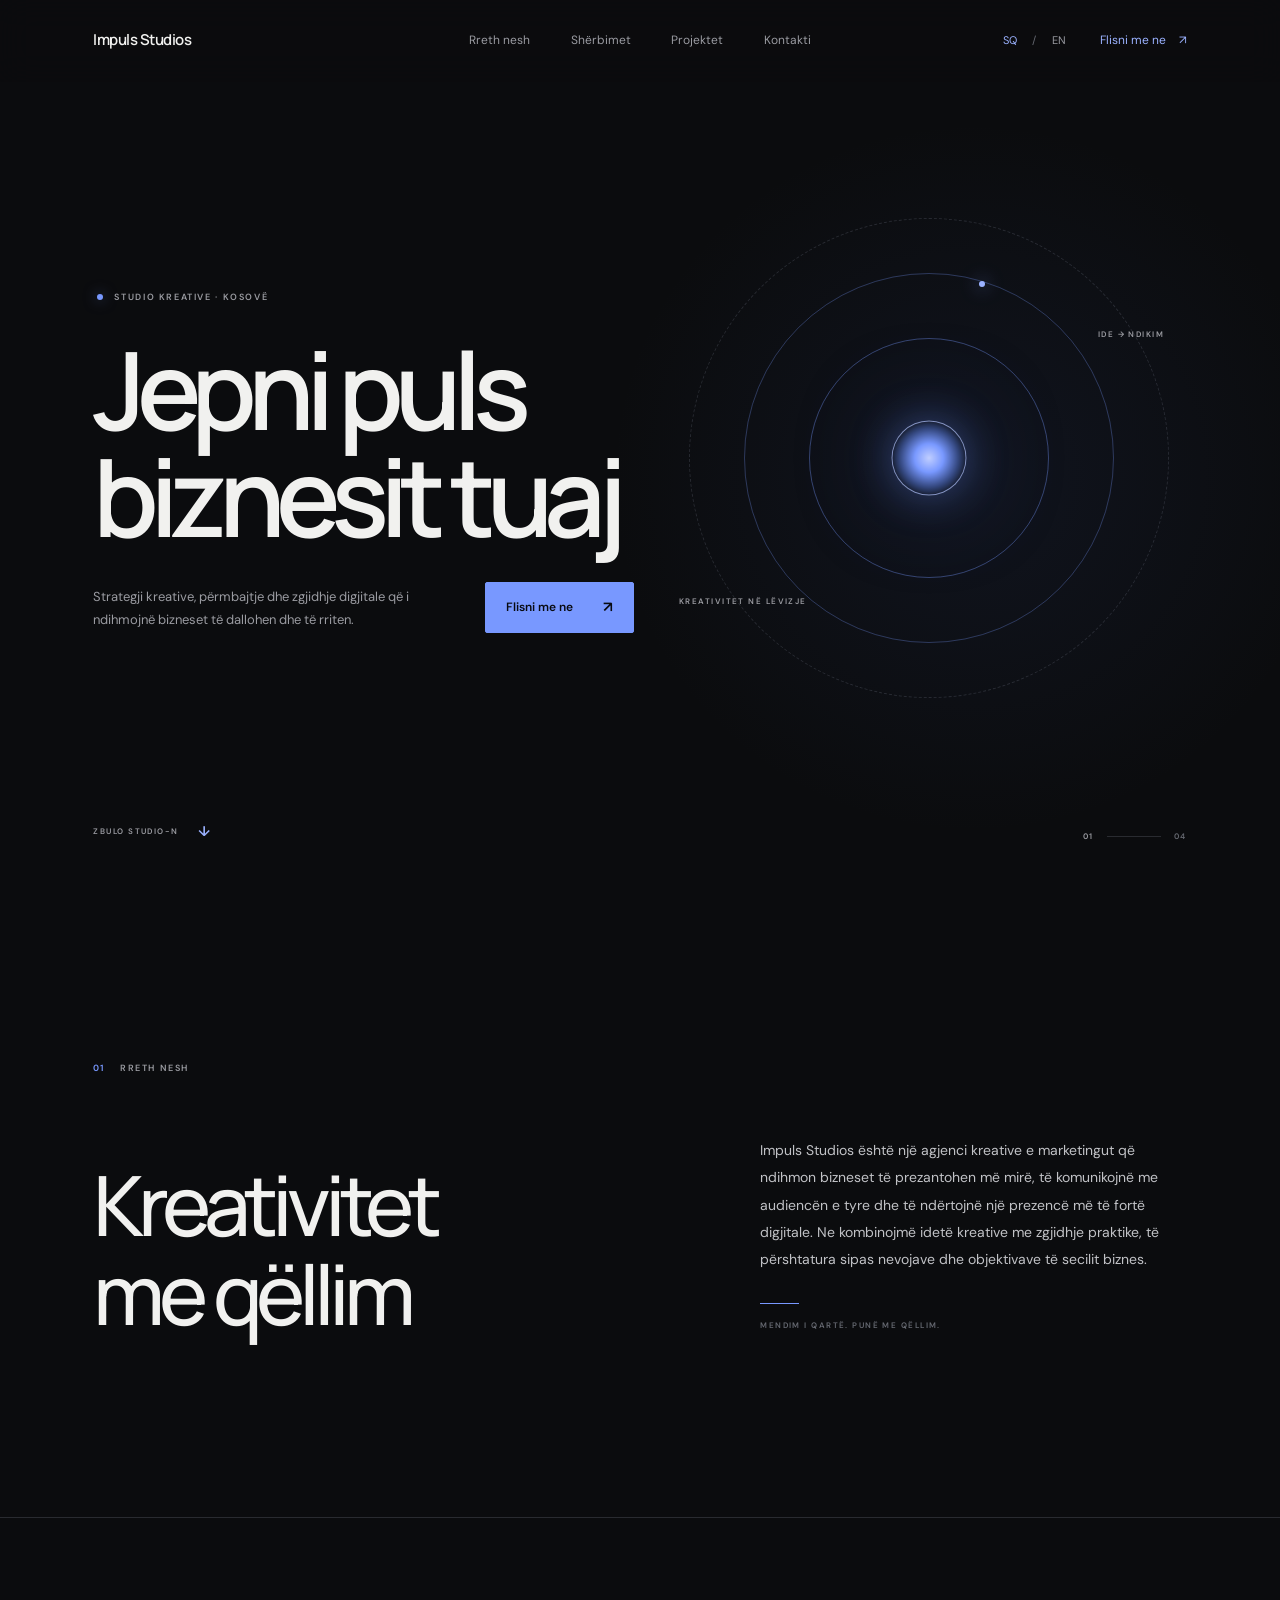
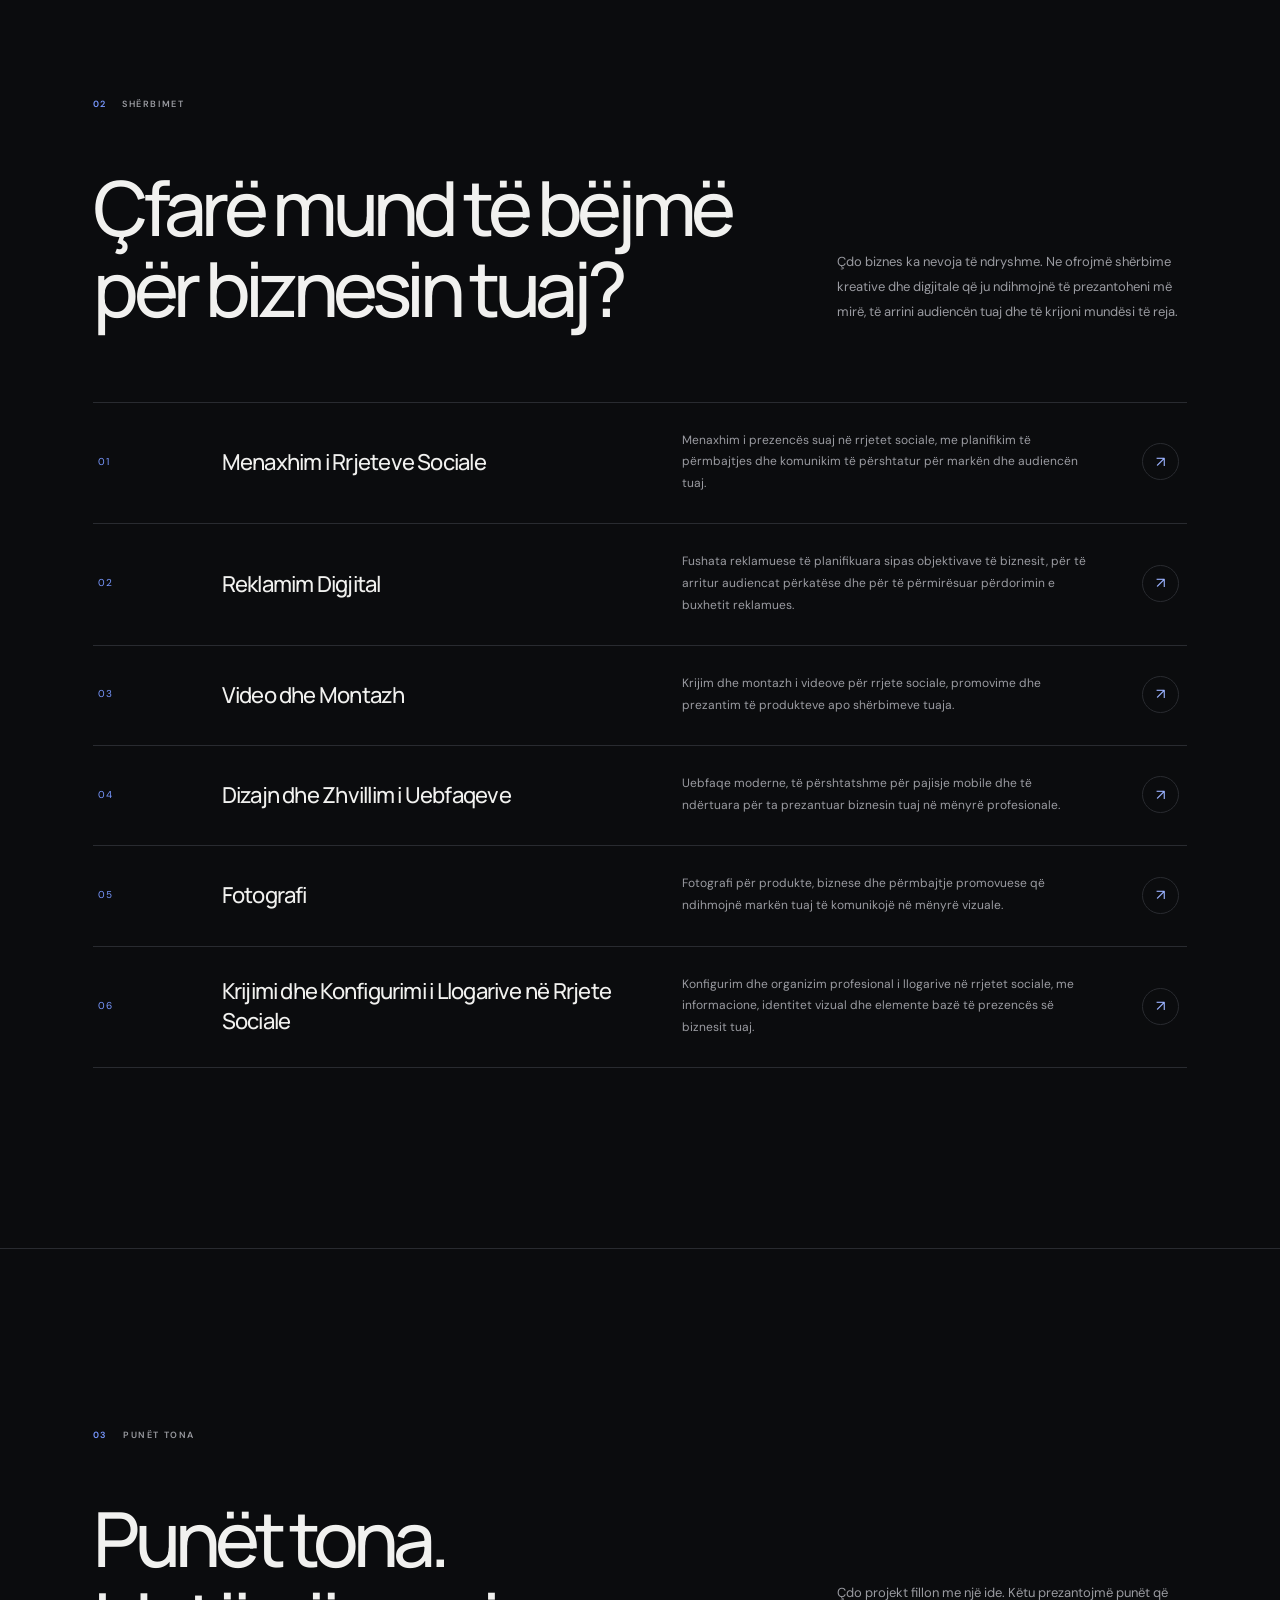
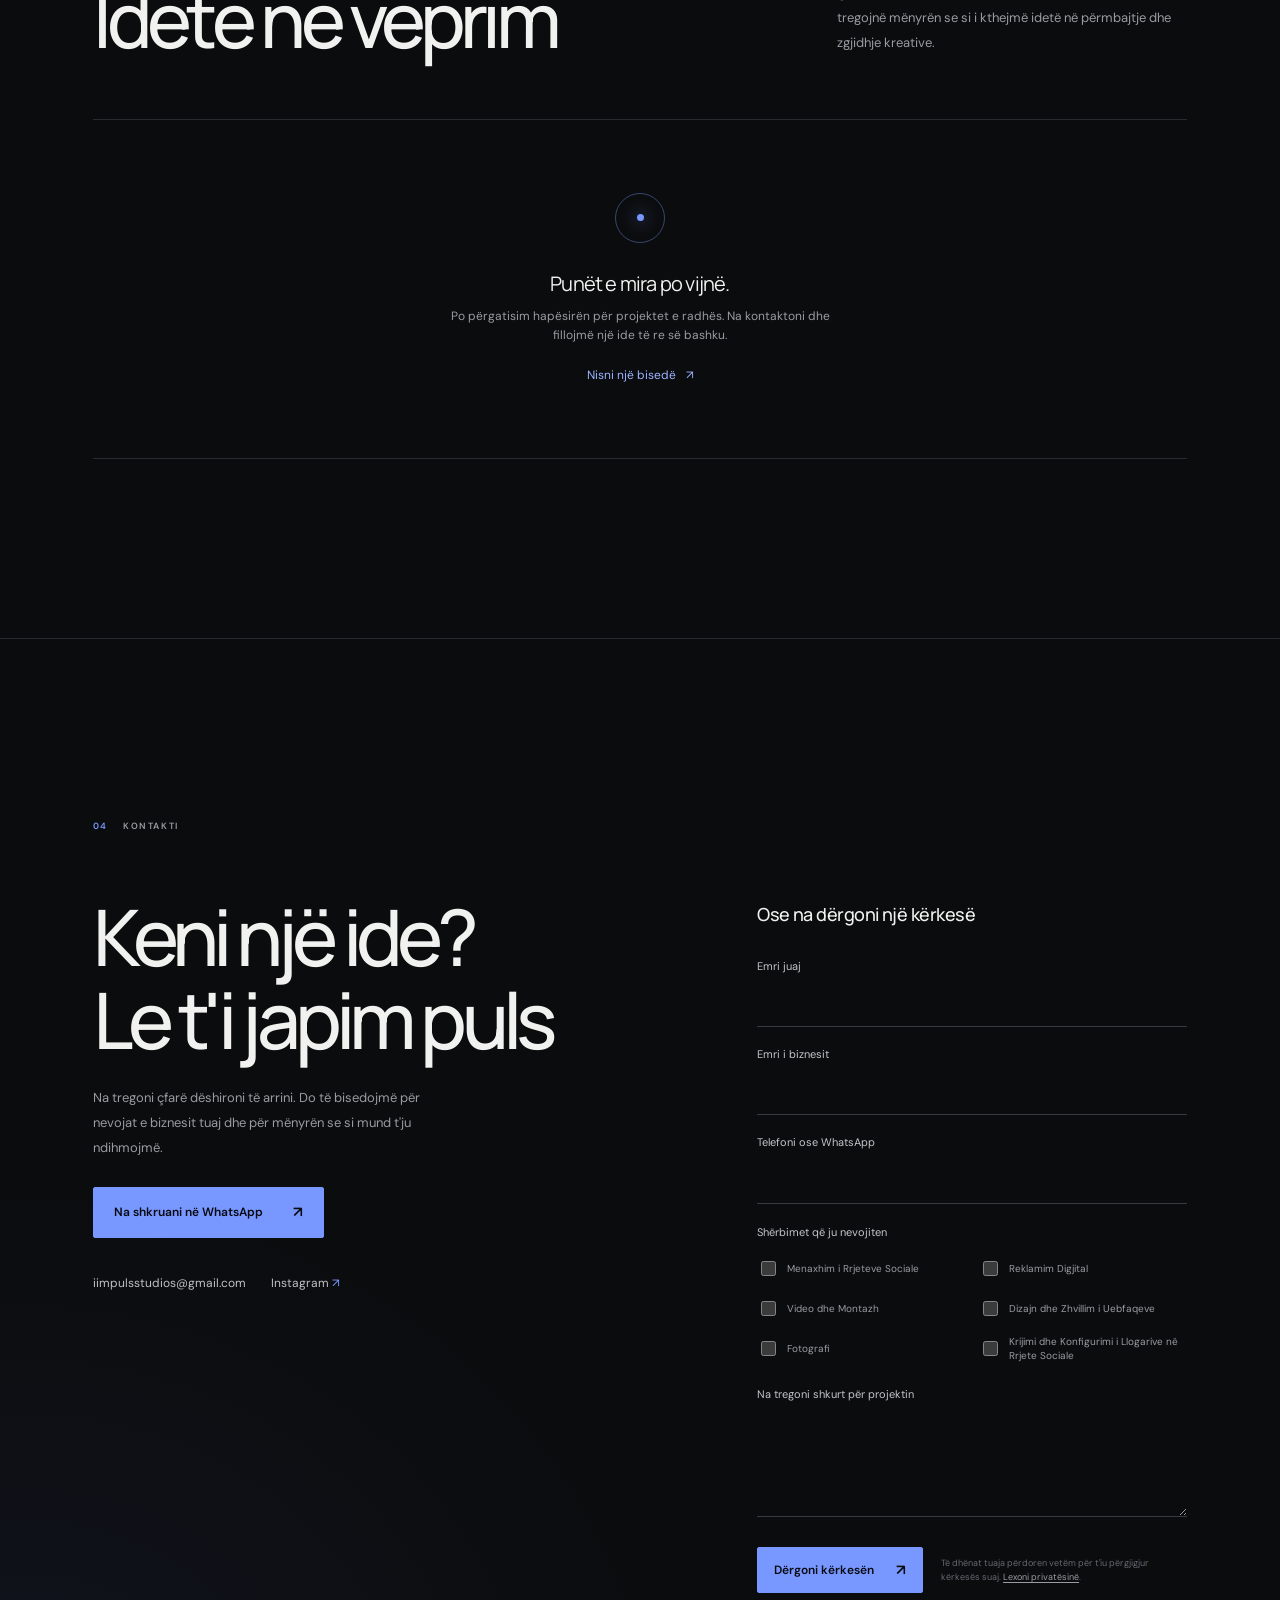
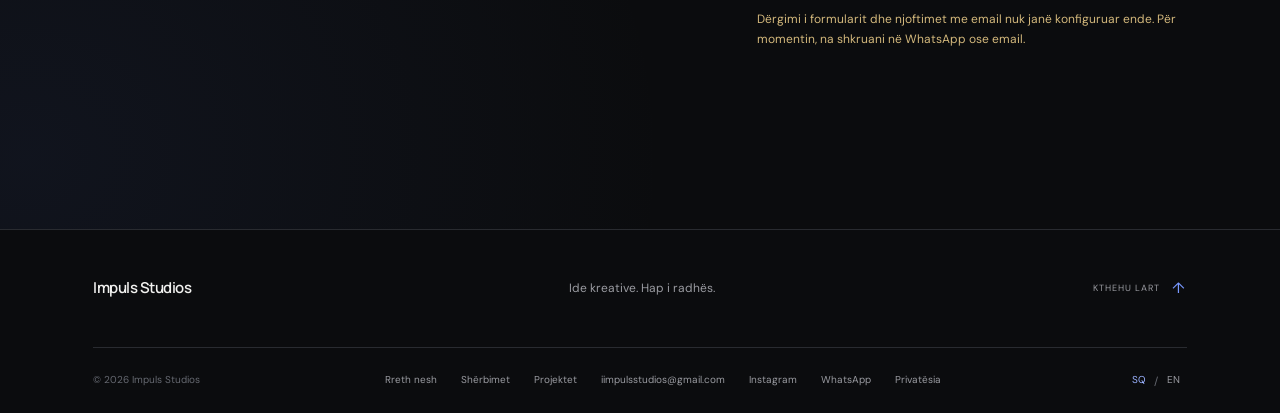
==== index.html @ 148c2883 "Initial Impuls Studios website" ====
<!doctype html>
<html lang="sq">
  <head>
    <meta charset="utf-8">
    <meta name="viewport" content="width=device-width, initial-scale=1">
    <meta name="theme-color" content="#0b0c0e">
    <meta name="description" content="Strategji kreative, përmbajtje dhe zgjidhje digjitale për bizneset që duan të komunikojnë më mirë.">
    <meta property="og:type" content="website">
    <meta property="og:site_name" content="Impuls Studios">
    <meta property="og:locale" content="sq-XK">
    <meta property="og:title" content="Impuls Studios — Jepni puls biznesit tuaj.">
    <meta property="og:description" content="Strategji kreative, përmbajtje dhe zgjidhje digjitale për bizneset që duan të komunikojnë më mirë.">
    <title>Impuls Studios — Jepni puls biznesit tuaj.</title>
    <link rel="preconnect" href="https://fonts.googleapis.com">
    <link rel="preconnect" href="https://fonts.gstatic.com" crossorigin>
    <link href="https://fonts.googleapis.com/css2?family=DM+Sans:wght@400;500;600;700&family=Manrope:wght@400;500;600;700;800&display=swap" rel="stylesheet">
    <link rel="stylesheet" href="/styles.css">
    <script>
      document.documentElement.classList.add("js");
    </script>
    <script src="/app.js" defer></script>
  </head>
  <body>
    <a class="skip-link" href="#main">Kalo te përmbajtja</a>
    <header class="site-header" id="top">
      <a class="wordmark" href="#home" aria-label="Impuls Studios — faqja kryesore">Impuls Studios</a>
      <button class="menu-toggle" type="button" aria-expanded="false" aria-controls="primary-nav">
        <span class="menu-toggle-label">Menu</span>
        <span class="menu-icon" aria-hidden="true"><span></span><span></span></span>
      </button>
      <nav class="primary-nav" id="primary-nav" aria-label="Navigimi kryesor">
        <a href="#about" data-nav="about">Rreth nesh</a>
        <a href="#services" data-nav="services">Shërbimet</a>
        <a href="#work" data-nav="work">Projektet</a>
        <a href="#contact" data-nav="contact">Kontakti</a>
      </nav>
      <div class="header-actions">
        <div class="language-switch" role="group" aria-label="Zgjidh gjuhën">
          <button type="button" data-language="sq" aria-pressed="true">SQ</button>
          <span aria-hidden="true">/</span>
          <button type="button" data-language="en" aria-pressed="false">EN</button>
        </div>
        <a class="header-cta" href="https://wa.me/38343814168" target="_blank" rel="noopener noreferrer" data-contact="whatsapp"><span data-copy="nav.contactCta">Flisni me ne</span><span aria-hidden="true">↗</span></a>
      </div>
    </header>

    <main id="main">
      <section class="hero section-shell" id="home" aria-labelledby="hero-title">
        <div class="hero-copy">
          <p class="eyebrow hero-eyebrow"><span class="status-dot" aria-hidden="true"></span><span data-copy="hero.eyebrow">STUDIO KREATIVE · KOSOVË</span></p>
          <h1 id="hero-title" data-copy="hero.title">Jepni puls<br>biznesit tuaj<span class="title-period">.</span></h1>
          <div class="hero-bottom">
            <p class="hero-description" data-copy="hero.description">Strategji kreative, përmbajtje dhe zgjidhje digjitale që i ndihmojnë bizneset të dallohen dhe të rriten.</p>
            <a class="button button-primary whatsapp-link" href="https://wa.me/38343814168" target="_blank" rel="noopener noreferrer" data-contact="whatsapp">
              <span data-copy="hero.cta">Flisni me ne</span><span class="button-arrow" aria-hidden="true">↗</span>
            </a>
          </div>
        </div>
        <div class="hero-art" aria-hidden="true">
          <div class="orbit orbit-outer"></div>
          <div class="orbit orbit-middle"></div>
          <div class="orbit orbit-inner"></div>
          <span class="pulse-core"></span>
          <span class="orbit-label orbit-label-top" data-copy="hero.artTop">IDE → NDIKIM</span>
          <span class="orbit-label orbit-label-bottom" data-copy="hero.artBottom">KREATIVITET NË LËVIZJE</span>
          <span class="orbit-marker"></span>
        </div>
        <a class="hero-scroll" href="#about"><span data-copy="hero.scroll">ZBULO STUDIO-N</span><span aria-hidden="true">↓</span></a>
        <div class="hero-index" aria-hidden="true"><span>01</span><span class="hero-index-line"></span><span>04</span></div>
      </section>

      <section class="about-section section-shell section-space" id="about" aria-labelledby="about-title">
        <div class="section-kicker reveal"><span class="section-number">01</span><span data-copy="about.kicker">RRETH NESH</span></div>
        <div class="about-content reveal">
          <h2 class="section-heading" id="about-title" data-copy="about.title">Kreativitet<br>me qëllim<span class="title-period">.</span></h2>
          <div class="about-text">
            <p class="large-copy" data-copy="about.description">Impuls Studios është një agjenci kreative e marketingut që ndihmon bizneset të prezantohen më mirë, të komunikojnë me audiencën e tyre dhe të ndërtojnë një prezencë më të fortë digjitale. Ne kombinojmë idetë kreative me zgjidhje praktike, të përshtatura sipas nevojave dhe objektivave të secilit biznes.</p>
            <span class="about-rule" aria-hidden="true"></span>
            <p class="micro-copy" data-copy="about.note">MENDIM I QARTË. PUNË ME QËLLIM.</p>
          </div>
        </div>
      </section>

      <section class="services-section section-shell section-space" id="services" aria-labelledby="services-title">
        <div class="section-kicker reveal"><span class="section-number">02</span><span data-copy="services.kicker">SHËRBIMET</span></div>
        <div class="services-intro reveal">
          <h2 class="section-heading" id="services-title" data-copy="services.title">Çfarë mund të bëjmë<br>për biznesin tuaj?</h2>
          <p class="section-intro" data-copy="services.description">Çdo biznes ka nevoja të ndryshme. Ne ofrojmë shërbime kreative dhe digjitale që ju ndihmojnë të prezantoheni më mirë, të arrini audiencën tuaj dhe të krijoni mundësi të reja.</p>
        </div>
        <div class="service-list" id="service-list" aria-live="polite"></div>
      </section>

      <section class="work-section section-shell section-space" id="work" aria-labelledby="work-title">
        <div class="section-kicker reveal"><span class="section-number">03</span><span data-copy="work.kicker">PUNËT TONA</span></div>
        <div class="work-intro reveal">
          <h2 class="section-heading" id="work-title" data-copy="work.title">Punët tona.<br>Idetë në veprim<span class="title-period">.</span></h2>
          <p class="section-intro" data-copy="work.description">Çdo projekt fillon me një ide. Këtu prezantojmë punët që tregojnë mënyrën se si i kthejmë idetë në përmbajtje dhe zgjidhje kreative.</p>
        </div>
        <div class="project-grid" id="project-grid"></div>
        <div class="work-empty reveal" id="work-empty">
          <span class="empty-signal" aria-hidden="true"><span></span></span>
          <p class="empty-title" data-copy="work.emptyTitle">Punët e mira po vijnë.</p>
          <p class="empty-description" data-copy="work.emptyDescription">Po përgatisim hapësirën për projektet e radhës. Na kontaktoni dhe fillojmë një ide të re së bashku.</p>
          <a class="text-link" href="#contact"><span data-copy="work.emptyCta">Nisni një bisedë</span><span aria-hidden="true">↗</span></a>
        </div>
      </section>

      <section class="contact-section section-shell section-space" id="contact" aria-labelledby="contact-title">
        <div class="section-kicker reveal"><span class="section-number">04</span><span data-copy="contact.kicker">KONTAKTI</span></div>
        <div class="contact-layout">
          <div class="contact-copy reveal">
            <h2 class="section-heading" id="contact-title" data-copy="contact.title">Keni një ide?<br>Le t'i japim puls<span class="title-period">.</span></h2>
            <p class="section-intro" data-copy="contact.description">Na tregoni çfarë dëshironi të arrini. Do të bisedojmë për nevojat e biznesit tuaj dhe për mënyrën se si mund t'ju ndihmojmë.</p>
            <a class="button button-primary contact-whatsapp whatsapp-link" href="https://wa.me/38343814168" target="_blank" rel="noopener noreferrer" data-contact="whatsapp"><span data-copy="contact.whatsapp">Na shkruani në WhatsApp</span><span class="button-arrow" aria-hidden="true">↗</span></a>
            <div class="contact-details">
              <a href="mailto:iimpulsstudios@gmail.com" data-contact="email">iimpulsstudios@gmail.com</a>
              <a href="https://www.instagram.com/impuls_studios/" target="_blank" rel="noopener noreferrer" data-contact="instagram">Instagram <span aria-hidden="true">↗</span></a>
            </div>
          </div>
          <form class="inquiry-form reveal" name="inquiry" method="POST" action="/thank-you.html" data-netlify="true" netlify-honeypot="bot-field">
            <input type="hidden" name="form-name" value="inquiry">
            <p class="honeypot-field" aria-hidden="true"><label>Leave this field empty <input name="bot-field" tabindex="-1" autocomplete="off"></label></p>
            <p class="form-heading" data-copy="form.heading">Ose na dërgoni një kërkesë</p>
            <label class="field-label" for="visitor-name" data-copy="form.name">Emri juaj</label>
            <input class="text-input" id="visitor-name" name="name" type="text" autocomplete="name" required maxlength="120">
            <label class="field-label" for="business-name" data-copy="form.business">Emri i biznesit</label>
            <input class="text-input" id="business-name" name="business" type="text" autocomplete="organization" required maxlength="160">
            <label class="field-label" for="visitor-phone" data-copy="form.phone">Telefoni ose WhatsApp</label>
            <input class="text-input" id="visitor-phone" name="phone" type="tel" autocomplete="tel" required maxlength="40">
            <fieldset class="service-options">
              <legend class="field-label" data-copy="form.services">Shërbimet që ju nevojiten <span data-copy="form.chooseAny">(zgjidhni një ose më shumë)</span></legend>
              <div id="service-options-list"></div>
            </fieldset>
            <label class="field-label" for="project-description" data-copy="form.description">Na tregoni shkurt për projektin</label>
            <textarea class="text-input textarea-input" id="project-description" name="description" rows="4" required maxlength="3000"></textarea>
            <div class="form-footer">
              <button class="button button-primary submit-button" type="submit"><span data-copy="form.submit">Dërgoni kërkesën</span><span class="button-arrow" aria-hidden="true">↗</span></button>
              <p class="form-privacy"><span data-copy="form.privacy"><span data-copy-text>Të dhënat tuaja përdoren vetëm për t'iu përgjigjur kërkesës suaj.</span></span> <a href="/privacy.html" data-copy="form.privacyLink">Lexoni privatësinë</a>.</p>
            </div>
            <p class="form-status" id="form-status" role="status" aria-live="polite"></p>
            <p class="form-configuration" id="form-configuration" hidden data-copy="form.configuration">Formulari do të mundësohet pasi faqja të publikohet në Netlify. Për momentin, na shkruani në WhatsApp ose email.</p>
          </form>
        </div>
      </section>
    </main>

    <footer class="site-footer section-shell">
      <div class="footer-top">
        <a class="wordmark footer-wordmark" href="#home" aria-label="Impuls Studios — faqja kryesore">Impuls Studios</a>
        <p data-copy="footer.tagline">Ide kreative. Hap i radhës.</p>
        <a class="back-to-top" href="#top"><span data-copy="footer.backToTop">KTHEHU LART</span><span aria-hidden="true">↑</span></a>
      </div>
      <div class="footer-bottom">
        <span>© <span id="current-year"></span> <span class="copyright-name">Impuls Studios</span></span>
        <div class="footer-links">
          <a href="#about" data-nav="about">Rreth nesh</a><a href="#services" data-nav="services">Shërbimet</a><a href="#work" data-nav="work">Projektet</a><a href="mailto:iimpulsstudios@gmail.com" data-contact="email">Email</a><a href="https://www.instagram.com/impuls_studios/" target="_blank" rel="noopener noreferrer" data-contact="instagram" data-copy="footer.instagram">Instagram</a><a href="https://wa.me/38343814168" target="_blank" rel="noopener noreferrer" data-copy="footer.whatsapp">WhatsApp</a><a href="/privacy.html" data-copy="footer.privacy">Privatësia</a>
        </div>
        <div class="footer-language language-switch" role="group" aria-label="Zgjidh gjuhën">
          <button type="button" data-language="sq" aria-pressed="true">SQ</button><span aria-hidden="true">/</span><button type="button" data-language="en" aria-pressed="false">EN</button>
        </div>
      </div>
    </footer>

    <dialog class="project-dialog" id="project-dialog" aria-labelledby="dialog-title">
      <div class="dialog-top">
        <p class="dialog-category" id="dialog-category"></p>
        <button class="dialog-close" type="button" data-close-dialog aria-label="Mbyll dritaren e projektit">×</button>
      </div>
      <h2 class="dialog-title" id="dialog-title"></h2>
      <p class="dialog-description" id="dialog-description"></p>
      <div class="dialog-gallery" id="dialog-gallery"></div>
    </dialog>
    <dialog class="media-dialog" id="media-dialog" aria-label="Shfaq media">
      <button class="media-close" type="button" data-close-media aria-label="Mbyll median">×</button>
      <div id="media-view"></div>
    </dialog>
  </body>
</html>
---- styles.css ----
:root {
  color-scheme: dark;
  --background: #0b0c0e;
  --surface: #111317;
  --surface-light: #191c21;
  --text: #f1f1ef;
  --muted: #9a9ba1;
  --dim: #666971;
  --line: #292b30;
  --blue: #7898ff;
  --blue-bright: #9bb2ff;
  --font-body: "DM Sans", "Segoe UI", sans-serif;
  --font-display: "Manrope", "Segoe UI", sans-serif;
  --page-gutter: clamp(24px, 7.3vw, 112px);
  --content-width: 1440px;
}

* {
  box-sizing: border-box;
}

html {
  scroll-behavior: smooth;
  scroll-padding-top: 100px;
  background: var(--background);
}

body {
  margin: 0;
  background: var(--background);
  color: var(--text);
  font-family: var(--font-body);
  font-size: 15px;
  line-height: 1.65;
  -webkit-font-smoothing: antialiased;
  text-rendering: optimizeLegibility;
}

body:has(dialog[open]) {
  overflow: hidden;
}

a {
  color: inherit;
  text-decoration: none;
}

button,
input,
textarea {
  color: inherit;
  font: inherit;
}

button,
a,
input,
textarea {
  -webkit-tap-highlight-color: transparent;
}

button:focus-visible,
a:focus-visible,
input:focus-visible,
textarea:focus-visible {
  outline: 2px solid var(--blue-bright);
  outline-offset: 4px;
}

::selection {
  background: var(--blue);
  color: var(--background);
}

.skip-link {
  position: fixed;
  z-index: 20;
  top: 10px;
  left: 10px;
  transform: translateY(-160%);
  padding: 10px 16px;
  background: var(--blue);
  color: var(--background);
}

.skip-link:focus {
  transform: translateY(0);
}

.site-header {
  position: sticky;
  z-index: 10;
  top: 0;
  display: grid;
  grid-template-columns: 1fr auto 1fr;
  align-items: center;
  min-height: 82px;
  padding: 0 var(--page-gutter);
  border-bottom: 1px solid transparent;
  background: rgb(11 12 14 / 82%);
  backdrop-filter: blur(16px);
  transition: border-color 220ms ease, background-color 220ms ease;
}

.site-header.is-scrolled {
  border-bottom-color: var(--line);
  background: rgb(11 12 14 / 95%);
}

.wordmark {
  display: inline-flex;
  width: fit-content;
  align-items: flex-start;
  font-family: var(--font-display);
  font-size: 15px;
  font-weight: 600;
  letter-spacing: -0.035em;
}

.primary-nav,
.header-actions {
  display: flex;
  align-items: center;
}

.primary-nav {
  gap: clamp(22px, 3.2vw, 50px);
}

.primary-nav a,
.footer-links a {
  color: var(--muted);
  font-size: 12px;
  transition: color 180ms ease;
}

.primary-nav a:hover,
.footer-links a:hover {
  color: var(--text);
}

.header-actions {
  justify-self: end;
  gap: 26px;
}

.language-switch {
  display: inline-flex;
  align-items: center;
  gap: 7px;
  color: var(--dim);
  font-size: 11px;
  letter-spacing: 0.04em;
}

.language-switch button {
  min-width: 30px;
  min-height: 34px;
  padding: 4px 2px;
  border: 0;
  background: transparent;
  color: var(--muted);
  cursor: pointer;
  font-size: 11px;
}

.language-switch button[aria-pressed="true"] {
  color: var(--blue-bright);
}

.header-cta,
.text-link {
  display: inline-flex;
  align-items: center;
  gap: 13px;
  color: var(--text);
  font-size: 12px;
}

.header-cta span,
.text-link span:last-child {
  color: var(--blue-bright);
  transition: transform 180ms ease;
}

.header-cta:hover span,
.text-link:hover span:last-child {
  transform: translate(3px, -3px);
}

.menu-toggle {
  display: none;
}

.section-shell {
  width: min(100%, var(--content-width));
  margin-inline: auto;
  padding-inline: var(--page-gutter);
}

.hero {
  position: relative;
  display: grid;
  min-height: min(800px, calc(100svh - 82px));
  grid-template-columns: minmax(0, 1.08fr) minmax(280px, 0.92fr);
  align-items: center;
  overflow: hidden;
  padding-top: 74px;
  padding-bottom: 130px;
}

.hero::before {
  position: absolute;
  top: 4%;
  right: -5%;
  width: 58%;
  height: 91%;
  background: radial-gradient(ellipse at center, rgb(48 69 132 / 14%), transparent 69%);
  content: "";
  pointer-events: none;
}

.hero-copy {
  position: relative;
  z-index: 1;
  padding-top: 15px;
}

.eyebrow,
.section-kicker,
.micro-copy,
.hero-scroll,
.hero-index,
.orbit-label {
  font-size: 9px;
  font-weight: 600;
  letter-spacing: 0.18em;
}

.hero-eyebrow {
  display: flex;
  align-items: center;
  gap: 11px;
  margin: 0 0 31px 4px;
  color: var(--muted);
}

.status-dot {
  width: 6px;
  height: 6px;
  border-radius: 50%;
  background: var(--blue);
  box-shadow: 0 0 14px rgb(120 152 255 / 55%);
}

h1,
h2,
p {
  margin-top: 0;
}

.hero h1 {
  max-width: 800px;
  margin-bottom: 33px;
  font-family: var(--font-display);
  font-size: clamp(58px, 8.45vw, 122px);
  font-weight: 600;
  letter-spacing: -0.085em;
  line-height: 0.99;
}

.title-period {
  color: var(--blue);
}

.hero-bottom {
  display: flex;
  max-width: 570px;
  align-items: center;
  gap: clamp(24px, 4vw, 60px);
}

.hero-description {
  max-width: 340px;
  margin: 0;
  color: var(--muted);
  font-size: 13px;
  line-height: 1.8;
}

.button {
  display: inline-flex;
  min-height: 51px;
  align-items: center;
  justify-content: center;
  gap: 30px;
  padding: 0 20px;
  border: 1px solid var(--blue);
  border-radius: 2px;
  cursor: pointer;
  font-size: 12px;
  font-weight: 600;
  white-space: nowrap;
  transition: color 180ms ease, background-color 180ms ease, transform 180ms ease;
}

.button-primary {
  background: var(--blue);
  color: #080a10;
}

.button-primary:hover {
  transform: translateY(-2px);
  background: var(--blue-bright);
  border-color: var(--blue-bright);
}

.button-arrow {
  font-size: 15px;
  line-height: 1;
}

.hero-art {
  position: relative;
  z-index: 1;
  width: min(100%, 500px);
  aspect-ratio: 1;
  justify-self: end;
  margin: 8px 1.5% 0 0;
}

.orbit {
  position: absolute;
  top: 50%;
  left: 50%;
  aspect-ratio: 1;
  border: 1px solid rgb(120 152 255 / 28%);
  border-radius: 50%;
  transform: translate(-50%, -50%);
}

.orbit-outer {
  width: 96%;
  border-style: dashed;
  border-color: rgb(193 202 225 / 15%);
  animation: orbit-turn 90s linear infinite;
}

.orbit-middle {
  width: 74%;
  border-color: rgb(120 152 255 / 30%);
}

.orbit-inner {
  width: 48%;
  border-color: rgb(120 152 255 / 38%);
}

.pulse-core {
  position: absolute;
  top: 50%;
  left: 50%;
  width: 15%;
  aspect-ratio: 1;
  border: 1px solid rgb(177 195 255 / 70%);
  border-radius: 50%;
  background: radial-gradient(circle, #c0ceff 0, #7898ff 28%, rgb(66 92 165 / 70%) 57%, transparent 76%);
  box-shadow: 0 0 42px rgb(86 118 218 / 47%), 0 0 110px rgb(74 103 199 / 25%);
  transform: translate(-50%, -50%);
  animation: pulse-glow 4.8s ease-in-out infinite;
}

.orbit-marker {
  position: absolute;
  top: 14.5%;
  left: 60%;
  width: 6px;
  height: 6px;
  border-radius: 50%;
  background: var(--blue-bright);
  box-shadow: 0 0 18px var(--blue);
}

.orbit-label {
  position: absolute;
  color: var(--muted);
  font-size: 8px;
}

.orbit-label-top {
  top: 24%;
  right: 3%;
}

.orbit-label-bottom {
  bottom: 20%;
  left: 0;
}

.hero-scroll,
.hero-index {
  position: absolute;
  bottom: 39px;
  display: flex;
  align-items: center;
  color: var(--muted);
}

.hero-scroll {
  left: var(--page-gutter);
  gap: 19px;
  font-size: 8px;
}

.hero-scroll span:last-child {
  color: var(--blue-bright);
  font-size: 14px;
}

.hero-index {
  right: var(--page-gutter);
  gap: 13px;
  font-size: 8px;
}

.hero-index span:last-child {
  color: var(--dim);
}

.hero-index-line {
  width: 54px;
  height: 1px;
  background: var(--line);
}

.section-space {
  padding-top: clamp(110px, 14vw, 205px);
  padding-bottom: clamp(110px, 14vw, 205px);
}

.section-kicker {
  display: flex;
  align-items: center;
  gap: 16px;
  color: var(--muted);
}

.section-number {
  color: var(--blue);
  letter-spacing: 0.08em;
}

.about-content {
  display: grid;
  grid-template-columns: 1fr minmax(290px, 0.75fr);
  align-items: end;
  gap: 9%;
  margin-top: 61px;
}

.section-heading {
  margin-bottom: 0;
  font-family: var(--font-display);
  font-size: clamp(42px, 6.5vw, 84px);
  font-weight: 500;
  letter-spacing: -0.075em;
  line-height: 1.07;
}

.about-text {
  padding-bottom: 6px;
}

.large-copy {
  max-width: 535px;
  margin-bottom: 29px;
  color: #c1c2c6;
  font-size: 14px;
  line-height: 1.95;
}

.about-rule {
  display: block;
  width: 39px;
  height: 1px;
  margin-bottom: 15px;
  background: var(--blue);
}

.micro-copy {
  margin-bottom: 0;
  color: var(--dim);
  font-size: 8px;
}

.services-section {
  border-top: 1px solid var(--line);
}

.services-intro,
.work-intro {
  display: flex;
  align-items: end;
  justify-content: space-between;
  gap: 40px;
  margin-top: 55px;
  margin-bottom: 72px;
}

.services-intro .section-heading,
.work-intro .section-heading {
  max-width: 760px;
  font-size: clamp(41px, 6vw, 76px);
}

.section-intro {
  width: min(100%, 350px);
  margin: 0 0 5px;
  color: var(--muted);
  font-size: 13px;
  line-height: 1.9;
}

.service-list {
  border-top: 1px solid var(--line);
}

.service-row {
  display: grid;
  grid-template-columns: 72px minmax(220px, 0.9fr) minmax(220px, 0.9fr) 40px;
  align-items: center;
  gap: clamp(20px, 4vw, 58px);
  padding: 27px 5px 29px;
  border-bottom: 1px solid var(--line);
  transition: padding 220ms ease, background-color 220ms ease;
}

.service-row:hover {
  padding-right: 14px;
  padding-left: 14px;
  background: linear-gradient(90deg, rgb(120 152 255 / 5%), transparent 85%);
}

.service-number {
  color: var(--blue);
  font-size: 10px;
  letter-spacing: 0.1em;
}

.service-title {
  margin: 0;
  font-family: var(--font-display);
  font-size: clamp(16px, 1.9vw, 22px);
  font-weight: 500;
  letter-spacing: -0.035em;
  line-height: 1.38;
}

.service-description {
  max-width: 415px;
  margin: 0;
  color: var(--muted);
  font-size: 12px;
  line-height: 1.8;
}

.service-link {
  display: grid;
  width: 37px;
  height: 37px;
  place-items: center;
  border: 1px solid var(--line);
  border-radius: 50%;
  color: var(--blue-bright);
  transition: border-color 180ms ease, background-color 180ms ease, transform 180ms ease;
}

.service-link:hover {
  transform: translate(2px, -2px);
  border-color: var(--blue);
  background: rgb(120 152 255 / 12%);
}

.work-section {
  border-top: 1px solid var(--line);
}

.work-intro {
  margin-bottom: 59px;
}

.work-empty {
  display: grid;
  min-height: 340px;
  justify-items: center;
  align-content: center;
  padding: 44px 24px;
  border-top: 1px solid var(--line);
  border-bottom: 1px solid var(--line);
  text-align: center;
}

.empty-signal {
  display: grid;
  width: 50px;
  height: 50px;
  margin-bottom: 24px;
  place-items: center;
  border: 1px solid rgb(120 152 255 / 40%);
  border-radius: 50%;
}

.empty-signal span {
  width: 7px;
  height: 7px;
  border-radius: 50%;
  background: var(--blue);
  box-shadow: 0 0 18px var(--blue);
}

.empty-title {
  margin-bottom: 7px;
  font-family: var(--font-display);
  font-size: 20px;
  letter-spacing: -0.04em;
}

.empty-description {
  max-width: 420px;
  margin-bottom: 20px;
  color: var(--muted);
  font-size: 12px;
}

.text-link {
  gap: 10px;
  color: var(--blue-bright);
}

.project-grid {
  display: grid;
  grid-template-columns: repeat(2, minmax(0, 1fr));
  gap: 24px;
}

.project-card {
  padding: 0;
  border: 0;
  background: transparent;
  cursor: pointer;
  text-align: left;
}

.project-image-wrap {
  position: relative;
  overflow: hidden;
  aspect-ratio: 1.34;
  background: var(--surface);
}

.project-image {
  width: 100%;
  height: 100%;
  object-fit: cover;
  transition: transform 500ms cubic-bezier(0.2, 0.7, 0.2, 1);
}

.project-card:hover .project-image {
  transform: scale(1.035);
}

.project-image-wrap::after {
  position: absolute;
  inset: 45% 0 0;
  background: linear-gradient(transparent, rgb(0 0 0 / 48%));
  content: "";
  pointer-events: none;
}

.project-image-label {
  position: absolute;
  z-index: 1;
  right: 20px;
  bottom: 17px;
  left: 20px;
  display: flex;
  align-items: center;
  justify-content: space-between;
  color: white;
  font-size: 10px;
}

.project-meta {
  display: flex;
  align-items: baseline;
  justify-content: space-between;
  gap: 18px;
  padding: 17px 2px;
}

.project-meta h3 {
  margin: 0;
  font-family: var(--font-display);
  font-size: 19px;
  font-weight: 500;
}

.project-meta span {
  color: var(--muted);
  font-size: 10px;
}

.contact-section {
  border-top: 1px solid var(--line);
  background:
    radial-gradient(ellipse at 2% 94%, rgb(57 78 143 / 12%), transparent 36%),
    var(--background);
}

.contact-layout {
  display: grid;
  grid-template-columns: minmax(0, 0.95fr) minmax(340px, 0.8fr);
  gap: clamp(56px, 12vw, 165px);
  margin-top: 61px;
}

.contact-copy .section-heading {
  font-size: clamp(43px, 6.2vw, 78px);
}

.contact-copy .section-intro {
  max-width: 430px;
  margin: 25px 0 27px;
}

.contact-whatsapp {
  margin-bottom: 36px;
}

.contact-details {
  display: flex;
  flex-wrap: wrap;
  gap: 12px 25px;
  color: #c0c1c5;
  font-size: 12px;
}

.contact-details a {
  transition: color 180ms ease;
}

.contact-details a:hover {
  color: var(--blue-bright);
}

.contact-details a span {
  color: var(--blue);
}

.inquiry-form {
  padding-top: 5px;
}

.form-heading {
  margin-bottom: 28px;
  font-family: var(--font-display);
  font-size: 18px;
  font-weight: 500;
  letter-spacing: -0.03em;
}

.field-label {
  display: block;
  margin-bottom: 7px;
  color: #c4c5c9;
  font-size: 11px;
}

.text-input {
  width: 100%;
  min-height: 45px;
  margin-bottom: 18px;
  padding: 10px 2px;
  border: 0;
  border-bottom: 1px solid #383a40;
  border-radius: 0;
  background: transparent;
  color: var(--text);
  font-size: 13px;
  transition: border-color 180ms ease;
}

.text-input:focus {
  border-color: var(--blue);
  outline: none;
}

.textarea-input {
  min-height: 88px;
  resize: vertical;
}

.service-options {
  margin: 1px 0 20px;
  padding: 0;
  border: 0;
}

.service-options legend {
  width: 100%;
  margin-bottom: 12px;
  padding: 0;
}

.service-options legend span {
  color: var(--dim);
  font-size: 10px;
}

.service-checkboxes {
  display: grid;
  grid-template-columns: repeat(2, minmax(0, 1fr));
  gap: 8px 15px;
}

.check-option {
  display: flex;
  min-height: 32px;
  align-items: center;
  gap: 8px;
  color: var(--muted);
  cursor: pointer;
  font-size: 10px;
  line-height: 1.4;
}

.check-option input {
  width: 15px;
  height: 15px;
  flex: 0 0 auto;
  accent-color: var(--blue);
}

.form-footer {
  display: flex;
  align-items: center;
  gap: 18px;
  margin-top: 5px;
}

.submit-button {
  min-height: 46px;
  gap: 22px;
  padding-inline: 16px;
}

.submit-button:disabled {
  cursor: wait;
  opacity: 0.7;
}

.form-privacy {
  max-width: 210px;
  margin: 0;
  color: var(--dim);
  font-size: 9px;
  line-height: 1.6;
}

.form-privacy a {
  color: var(--muted);
  text-decoration: underline;
  text-underline-offset: 2px;
}

.form-status,
.form-configuration {
  margin: 17px 0 0;
  color: var(--blue-bright);
  font-size: 12px;
}

.form-status:empty {
  display: none;
}

.form-configuration {
  color: #d3b87c;
}

.honeypot-field {
  position: absolute;
  width: 1px;
  height: 1px;
  overflow: hidden;
  clip: rect(0, 0, 0, 0);
  white-space: nowrap;
}

.site-footer {
  border-top: 1px solid var(--line);
}

.footer-top,
.footer-bottom {
  display: flex;
  align-items: center;
  justify-content: space-between;
}

.footer-top {
  min-height: 117px;
}

.footer-top > p {
  margin: 0;
  color: var(--muted);
  font-size: 12px;
}

.back-to-top {
  display: inline-flex;
  align-items: center;
  gap: 12px;
  color: var(--muted);
  font-size: 9px;
  letter-spacing: 0.12em;
}

.back-to-top span:last-child {
  color: var(--blue);
  font-size: 15px;
}

.footer-bottom {
  min-height: 66px;
  gap: 20px;
  border-top: 1px solid var(--line);
  color: var(--dim);
  font-size: 10px;
}

.footer-links {
  display: flex;
  align-items: center;
  gap: 24px;
}

.footer-links a {
  font-size: 10px;
}

.footer-language {
  gap: 2px;
}

.footer-language button {
  min-height: 38px;
  min-width: 26px;
  font-size: 10px;
}

.project-dialog,
.media-dialog {
  width: min(900px, calc(100% - 32px));
  max-height: min(88svh, 900px);
  padding: clamp(22px, 5vw, 48px);
  border: 1px solid #383b43;
  background: #101216;
  color: var(--text);
}

.project-dialog::backdrop,
.media-dialog::backdrop {
  background: rgb(2 3 6 / 78%);
  backdrop-filter: blur(5px);
}

.dialog-top {
  display: flex;
  align-items: center;
  justify-content: space-between;
}

.dialog-category {
  margin: 0;
  color: var(--blue-bright);
  font-size: 10px;
  letter-spacing: 0.12em;
  text-transform: uppercase;
}

.dialog-close,
.media-close {
  display: grid;
  width: 42px;
  height: 42px;
  place-items: center;
  border: 1px solid var(--line);
  background: transparent;
  color: var(--text);
  cursor: pointer;
  font-size: 25px;
}

.dialog-title {
  margin: 18px 0 8px;
  font-family: var(--font-display);
  font-size: clamp(30px, 5vw, 50px);
  letter-spacing: -0.065em;
}

.dialog-description {
  max-width: 610px;
  margin-bottom: 28px;
  color: var(--muted);
  font-size: 13px;
}

.dialog-gallery {
  display: grid;
  grid-template-columns: repeat(2, minmax(0, 1fr));
  gap: 12px;
}

.dialog-gallery button {
  overflow: hidden;
  padding: 0;
  border: 1px solid var(--line);
  background: var(--surface);
  cursor: zoom-in;
}

.dialog-gallery img {
  display: block;
  width: 100%;
  max-height: 370px;
  aspect-ratio: 1.35;
  object-fit: cover;
}

.dialog-gallery video {
  display: block;
  width: 100%;
  max-height: 370px;
  background: #000;
}

.media-dialog {
  width: min(1100px, calc(100% - 24px));
  padding: 18px;
  border: 0;
  background: #08090b;
}

.media-close {
  position: absolute;
  z-index: 1;
  top: 12px;
  right: 12px;
  background: rgb(11 12 14 / 80%);
}

#media-view img,
#media-view video {
  display: block;
  width: 100%;
  max-height: 82svh;
  object-fit: contain;
}

.privacy-main {
  min-height: 75svh;
  padding-top: clamp(90px, 13vw, 170px);
  padding-bottom: 120px;
}

.privacy-main h1 {
  margin: 34px 0;
  font-family: var(--font-display);
  font-size: clamp(48px, 8vw, 88px);
  font-weight: 500;
  letter-spacing: -0.08em;
}

.privacy-copy {
  max-width: 730px;
}

.privacy-copy p {
  margin-bottom: 21px;
  color: #c1c2c6;
  font-size: 14px;
  line-height: 1.9;
}

.privacy-copy a {
  color: var(--blue-bright);
}

.not-found-main {
  display: grid;
  min-height: 72svh;
  align-content: center;
  padding-top: 90px;
  padding-bottom: 110px;
}

.not-found-code {
  margin: 0 0 16px;
  color: var(--blue);
  font-size: 11px;
  letter-spacing: 0.18em;
}

.not-found-main h1 {
  margin-bottom: 16px;
  font-family: var(--font-display);
  font-size: clamp(45px, 8vw, 88px);
  font-weight: 500;
  letter-spacing: -0.08em;
}

.not-found-main p:not(.not-found-code) {
  max-width: 430px;
  margin-bottom: 25px;
  color: var(--muted);
}

.init-error {
  padding: 14px var(--page-gutter);
  background: #302619;
  color: #f2d9a1;
  font-size: 12px;
}

.reveal {
  transition: opacity 700ms ease, transform 700ms cubic-bezier(0.2, 0.65, 0.25, 1);
}

.js .reveal {
  opacity: 0;
  transform: translateY(20px);
}

.js .reveal.is-visible {
  opacity: 1;
  transform: translateY(0);
}

@keyframes pulse-glow {
  0%, 100% { transform: translate(-50%, -50%) scale(0.94); opacity: 0.82; }
  50% { transform: translate(-50%, -50%) scale(1.06); opacity: 1; }
}

@keyframes orbit-turn {
  to { transform: translate(-50%, -50%) rotate(360deg); }
}

@media (min-width: 1600px) {
  .hero h1 {
    font-size: 132px;
  }
}

@media (max-width: 980px) {
  :root {
    --page-gutter: clamp(24px, 5.5vw, 58px);
  }

  .site-header {
    grid-template-columns: auto 1fr auto;
  }

  .primary-nav {
    gap: 20px;
  }

  .primary-nav a {
    font-size: 11px;
  }

  .header-actions {
    gap: 14px;
  }

  .hero {
    min-height: 680px;
    grid-template-columns: minmax(0, 1.12fr) minmax(240px, 0.88fr);
  }

  .hero h1 {
    font-size: clamp(58px, 9.2vw, 90px);
  }

  .hero-art {
    width: 110%;
    margin-right: -6%;
  }

  .hero-bottom {
    align-items: flex-start;
    flex-direction: column;
    gap: 20px;
  }

  .service-row {
    grid-template-columns: 46px minmax(190px, 0.9fr) minmax(200px, 1fr) 36px;
    gap: 20px;
  }

  .contact-layout {
    grid-template-columns: minmax(0, 0.95fr) minmax(310px, 0.9fr);
    gap: 7vw;
  }
}

@media (max-width: 720px) {
  html {
    scroll-padding-top: 78px;
  }

  .site-header {
    min-height: 70px;
    grid-template-columns: 1fr auto auto;
    gap: 15px;
  }

  .wordmark {
    font-size: 14px;
  }

  .menu-toggle {
    display: flex;
    min-height: 42px;
    align-items: center;
    gap: 10px;
    padding: 0 8px;
    border: 0;
    background: transparent;
    color: var(--muted);
    cursor: pointer;
    font-size: 11px;
  }

  .menu-icon {
    display: grid;
    gap: 5px;
  }

  .menu-icon span {
    display: block;
    width: 18px;
    height: 1px;
    background: var(--blue-bright);
    transition: transform 180ms ease;
  }

  .menu-toggle[aria-expanded="true"] .menu-icon span:first-child {
    transform: translateY(3px) rotate(45deg);
  }

  .menu-toggle[aria-expanded="true"] .menu-icon span:last-child {
    transform: translateY(-3px) rotate(-45deg);
  }

  .primary-nav {
    position: absolute;
    top: 69px;
    right: 0;
    left: 0;
    display: flex;
    visibility: hidden;
    align-items: stretch;
    flex-direction: column;
    gap: 0;
    padding: 7px var(--page-gutter) 18px;
    border-bottom: 1px solid var(--line);
    background: #0c0d0f;
    opacity: 0;
    transform: translateY(-7px);
    transition: opacity 180ms ease, transform 180ms ease, visibility 180ms ease;
  }

  .primary-nav.is-open {
    visibility: visible;
    opacity: 1;
    transform: translateY(0);
  }

  .primary-nav a {
    padding: 13px 0;
    border-bottom: 1px solid rgb(41 43 48 / 80%);
    color: var(--text);
    font-size: 13px;
  }

  .primary-nav a:last-child {
    border-bottom: 0;
  }

  .header-actions {
    gap: 4px;
  }

  .header-cta {
    gap: 4px;
    font-size: 11px;
  }

  .hero {
    min-height: 740px;
    min-height: min(840px, calc(100svh - 70px));
    grid-template-columns: 1fr;
    align-content: center;
    padding-top: 55px;
    padding-bottom: 100px;
  }

  .hero-copy {
    padding-top: 10px;
  }

  .hero-eyebrow {
    margin-bottom: 23px;
    font-size: 8px;
  }

  .hero h1 {
    max-width: 600px;
    margin-bottom: 23px;
    font-size: clamp(52px, 12vw, 82px);
  }

  .hero-bottom {
    position: relative;
    z-index: 2;
    max-width: 390px;
    flex-direction: row;
    align-items: center;
    gap: 20px;
  }

  .hero-description {
    max-width: 230px;
    font-size: 11px;
    line-height: 1.7;
  }

  .hero-bottom .button {
    min-height: 45px;
    gap: 12px;
    padding-inline: 13px;
    font-size: 10px;
  }

  .hero-art {
    position: absolute;
    top: 45%;
    right: -21%;
    width: min(87vw, 410px);
    margin: 0;
    opacity: 0.5;
  }

  .orbit-label,
  .orbit-marker {
    display: none;
  }

  .hero-scroll,
  .hero-index {
    bottom: 26px;
  }

  .hero-scroll {
    font-size: 7px;
  }

  .hero-index {
    font-size: 7px;
  }

  .hero-index-line {
    width: 32px;
  }

  .section-space {
    padding-top: 100px;
    padding-bottom: 105px;
  }

  .about-content {
    grid-template-columns: 1fr;
    gap: 29px;
    margin-top: 43px;
  }

  .section-heading {
    font-size: clamp(44px, 10vw, 69px);
  }

  .large-copy {
    font-size: 13px;
  }

  .services-intro,
  .work-intro {
    align-items: flex-start;
    flex-direction: column;
    gap: 20px;
    margin-top: 43px;
    margin-bottom: 43px;
  }

  .services-intro .section-heading,
  .work-intro .section-heading {
    font-size: clamp(39px, 8.7vw, 62px);
  }

  .section-intro {
    max-width: 440px;
    font-size: 12px;
  }

  .service-row {
    position: relative;
    grid-template-columns: 35px minmax(0, 1fr) 34px;
    gap: 10px 15px;
    padding: 22px 2px;
  }

  .service-row:hover {
    padding-right: 5px;
    padding-left: 5px;
  }

  .service-number {
    grid-row: span 2;
    align-self: start;
    padding-top: 4px;
    font-size: 9px;
  }

  .service-title {
    grid-column: 2;
    font-size: 17px;
  }

  .service-description {
    grid-column: 2;
    font-size: 11px;
  }

  .service-link {
    width: 32px;
    height: 32px;
    grid-column: 3;
    grid-row: 1 / span 2;
    justify-self: end;
  }

  .work-intro {
    margin-bottom: 36px;
  }

  .work-empty {
    min-height: 305px;
  }

  .project-grid {
    grid-template-columns: 1fr;
    gap: 12px;
  }

  .project-meta h3 {
    font-size: 17px;
  }

  .contact-layout {
    grid-template-columns: 1fr;
    gap: 59px;
    margin-top: 44px;
  }

  .contact-copy .section-heading {
    font-size: clamp(43px, 9.8vw, 68px);
  }

  .contact-copy .section-intro {
    margin-top: 19px;
    font-size: 12px;
  }

  .contact-whatsapp {
    margin-bottom: 25px;
  }

  .contact-details {
    gap: 10px 20px;
    font-size: 11px;
  }

  .inquiry-form {
    padding-top: 0;
  }

  .footer-top {
    min-height: 104px;
  }

  .footer-top > p {
    max-width: 130px;
    font-size: 10px;
    text-align: center;
  }

  .footer-bottom {
    min-height: 94px;
    flex-wrap: wrap;
    justify-content: space-between;
    gap: 0 10px;
    padding-block: 10px;
  }

  .footer-bottom > span {
    order: 2;
  }

  .footer-links {
    flex-wrap: wrap;
    justify-content: center;
    gap: 6px 15px;
  }

  .footer-links a {
    font-size: 9px;
  }

  .footer-language {
    order: 3;
  }

  .dialog-gallery {
    grid-template-columns: 1fr;
  }

  .project-dialog {
    padding: 20px;
  }
}

@media (max-width: 380px) {
  :root {
    --page-gutter: 19px;
  }

  .site-header {
    gap: 7px;
  }

  .header-cta {
    font-size: 10px;
  }

  .menu-toggle {
    gap: 6px;
    padding-inline: 4px;
  }

  .hero {
    min-height: 700px;
  }

  .hero-bottom {
    align-items: flex-start;
    flex-direction: column;
  }

  .hero-art {
    top: 49%;
    right: -36%;
    width: 93vw;
  }

  .footer-top > p {
    max-width: 93px;
    font-size: 9px;
  }
}

@media (prefers-reduced-motion: reduce) {
  *,
  *::before,
  *::after {
    scroll-behavior: auto !important;
    animation-duration: 0.01ms !important;
    animation-iteration-count: 1 !important;
    transition-duration: 0.01ms !important;
  }

  .js .reveal {
    opacity: 1;
    transform: none;
  }
}
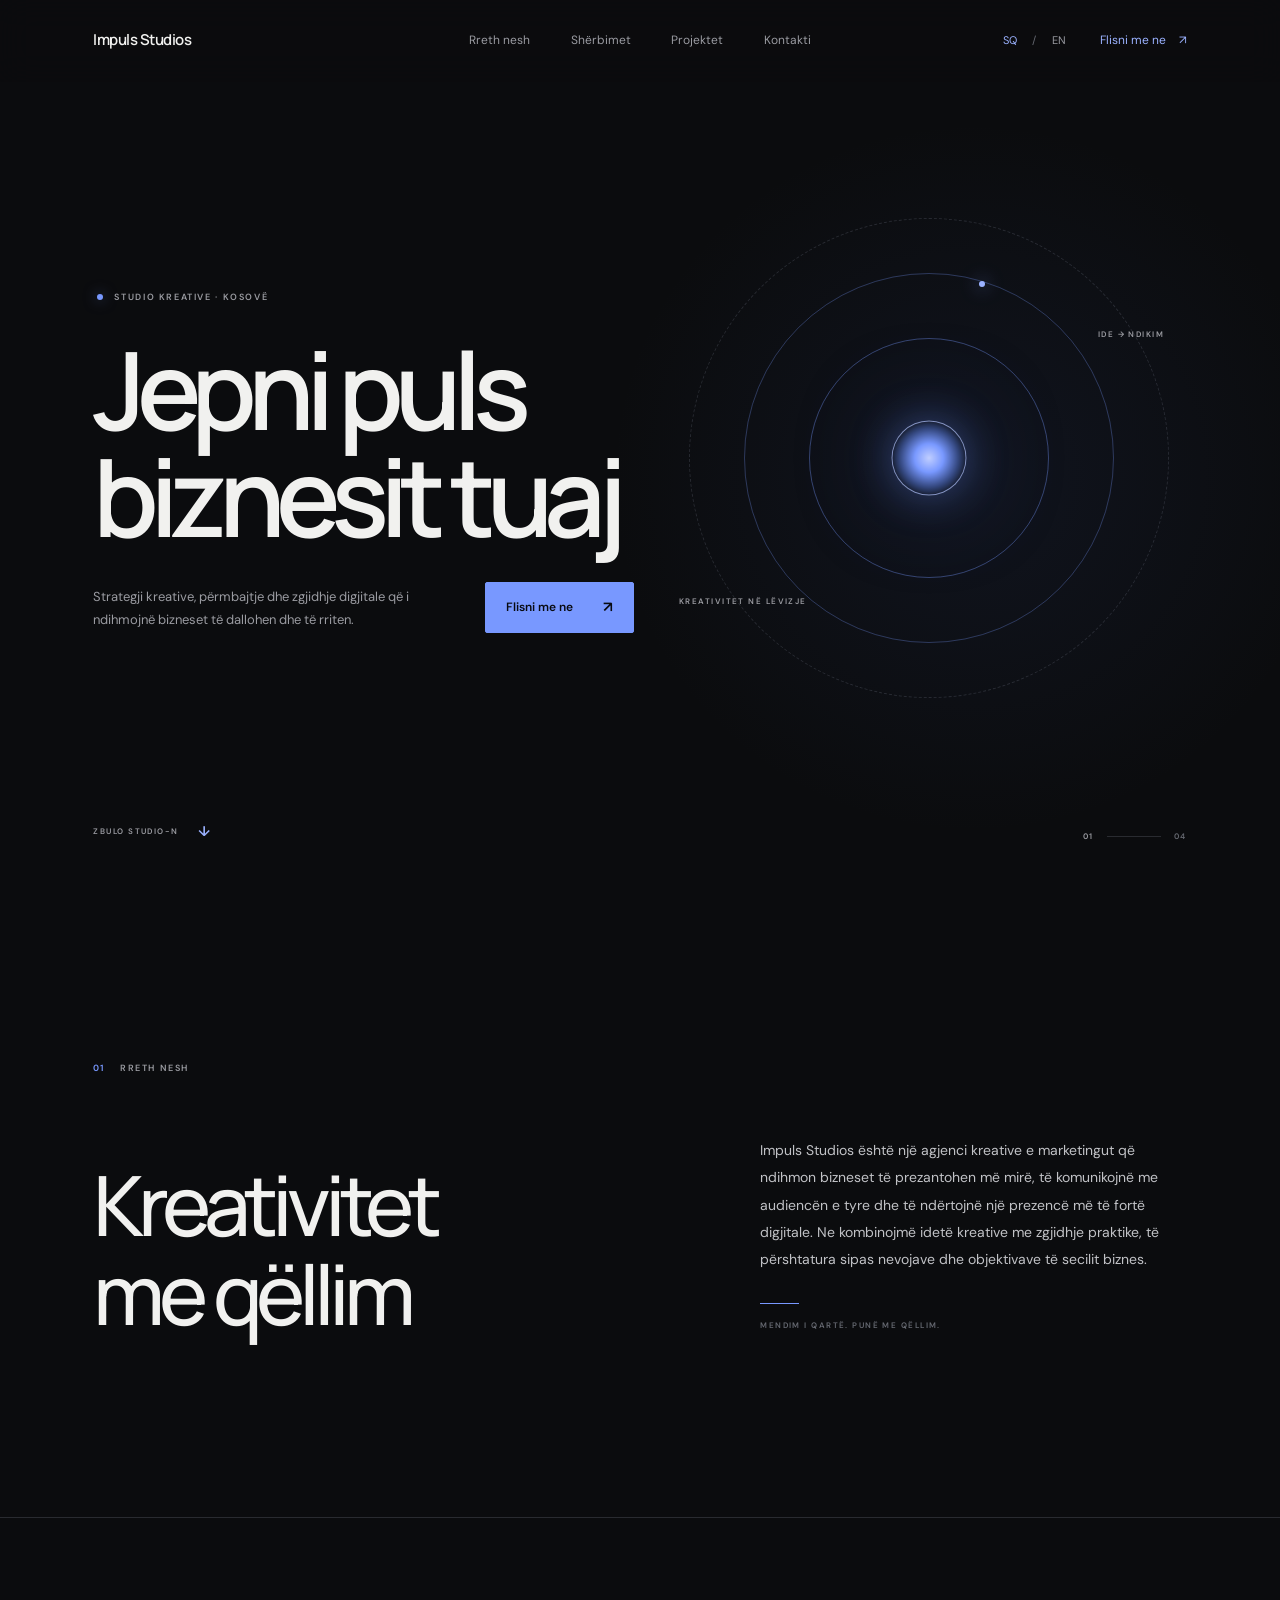
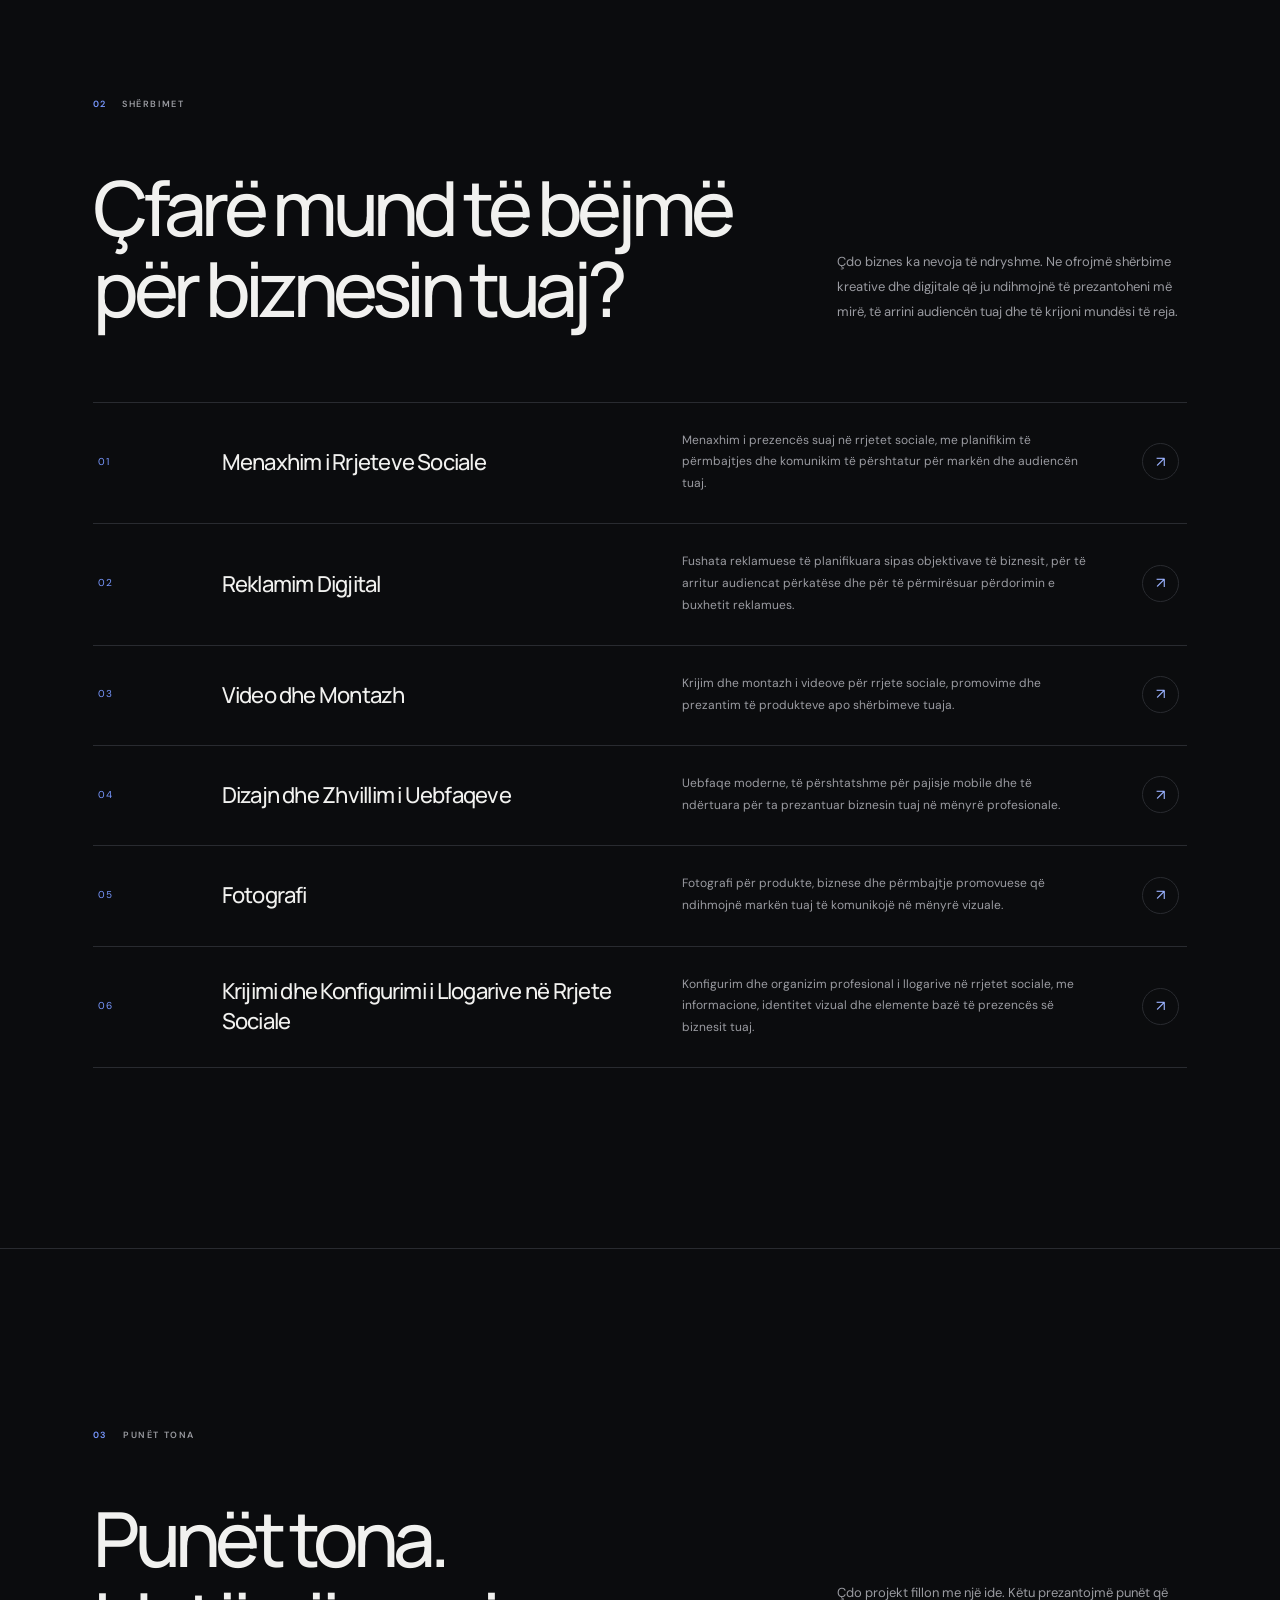
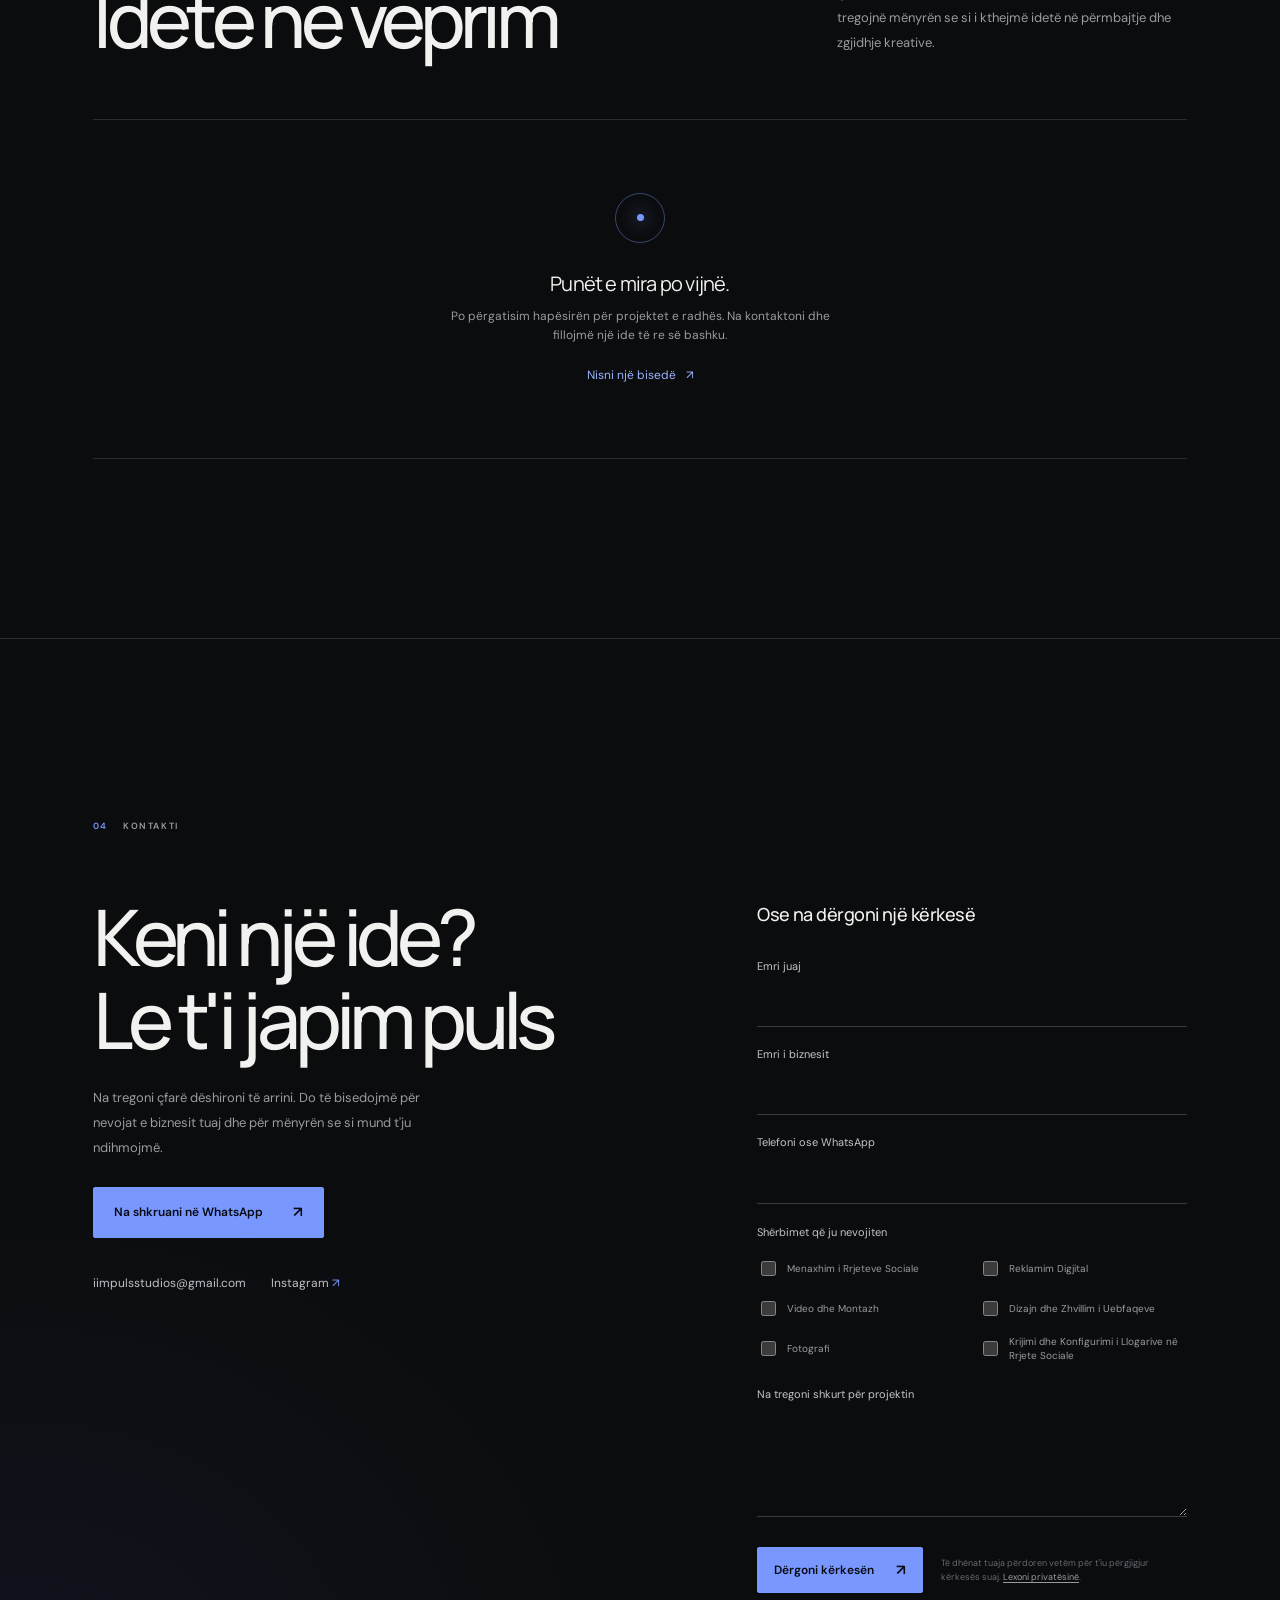
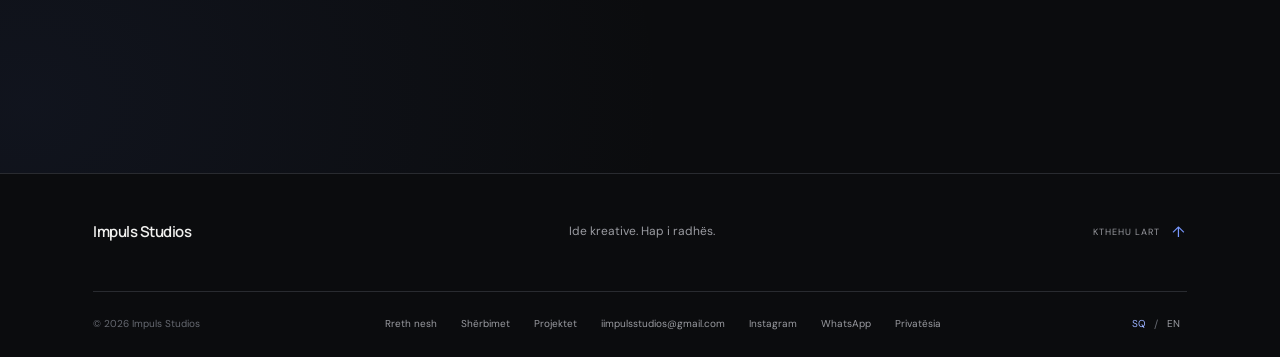
==== commit 7f6415fc: "Handle Netlify Identity email tokens on homepage Co-authored-by: Copilot <223556219+Copilot@users.no" ====
--- a/index.html
+++ b/index.html
@@ -174,5 +174,19 @@
       <button class="media-close" type="button" data-close-media aria-label="Mbyll median">×</button>
       <div id="media-view"></div>
     </dialog>
+    <script>
+      if (/(?:^#|[&#])(?:invite_token|recovery_token|confirmation_token|email_change_token)=/.test(window.location.hash)) {
+        const identityScript = document.createElement("script");
+        identityScript.src = "https://identity.netlify.com/v1/netlify-identity-widget.js";
+        identityScript.onload = () => {
+          if (window.netlifyIdentity) {
+            window.netlifyIdentity.on("login", () => {
+              window.location.replace("/admin/");
+            });
+          }
+        };
+        document.head.append(identityScript);
+      }
+    </script>
   </body>
 </html>
